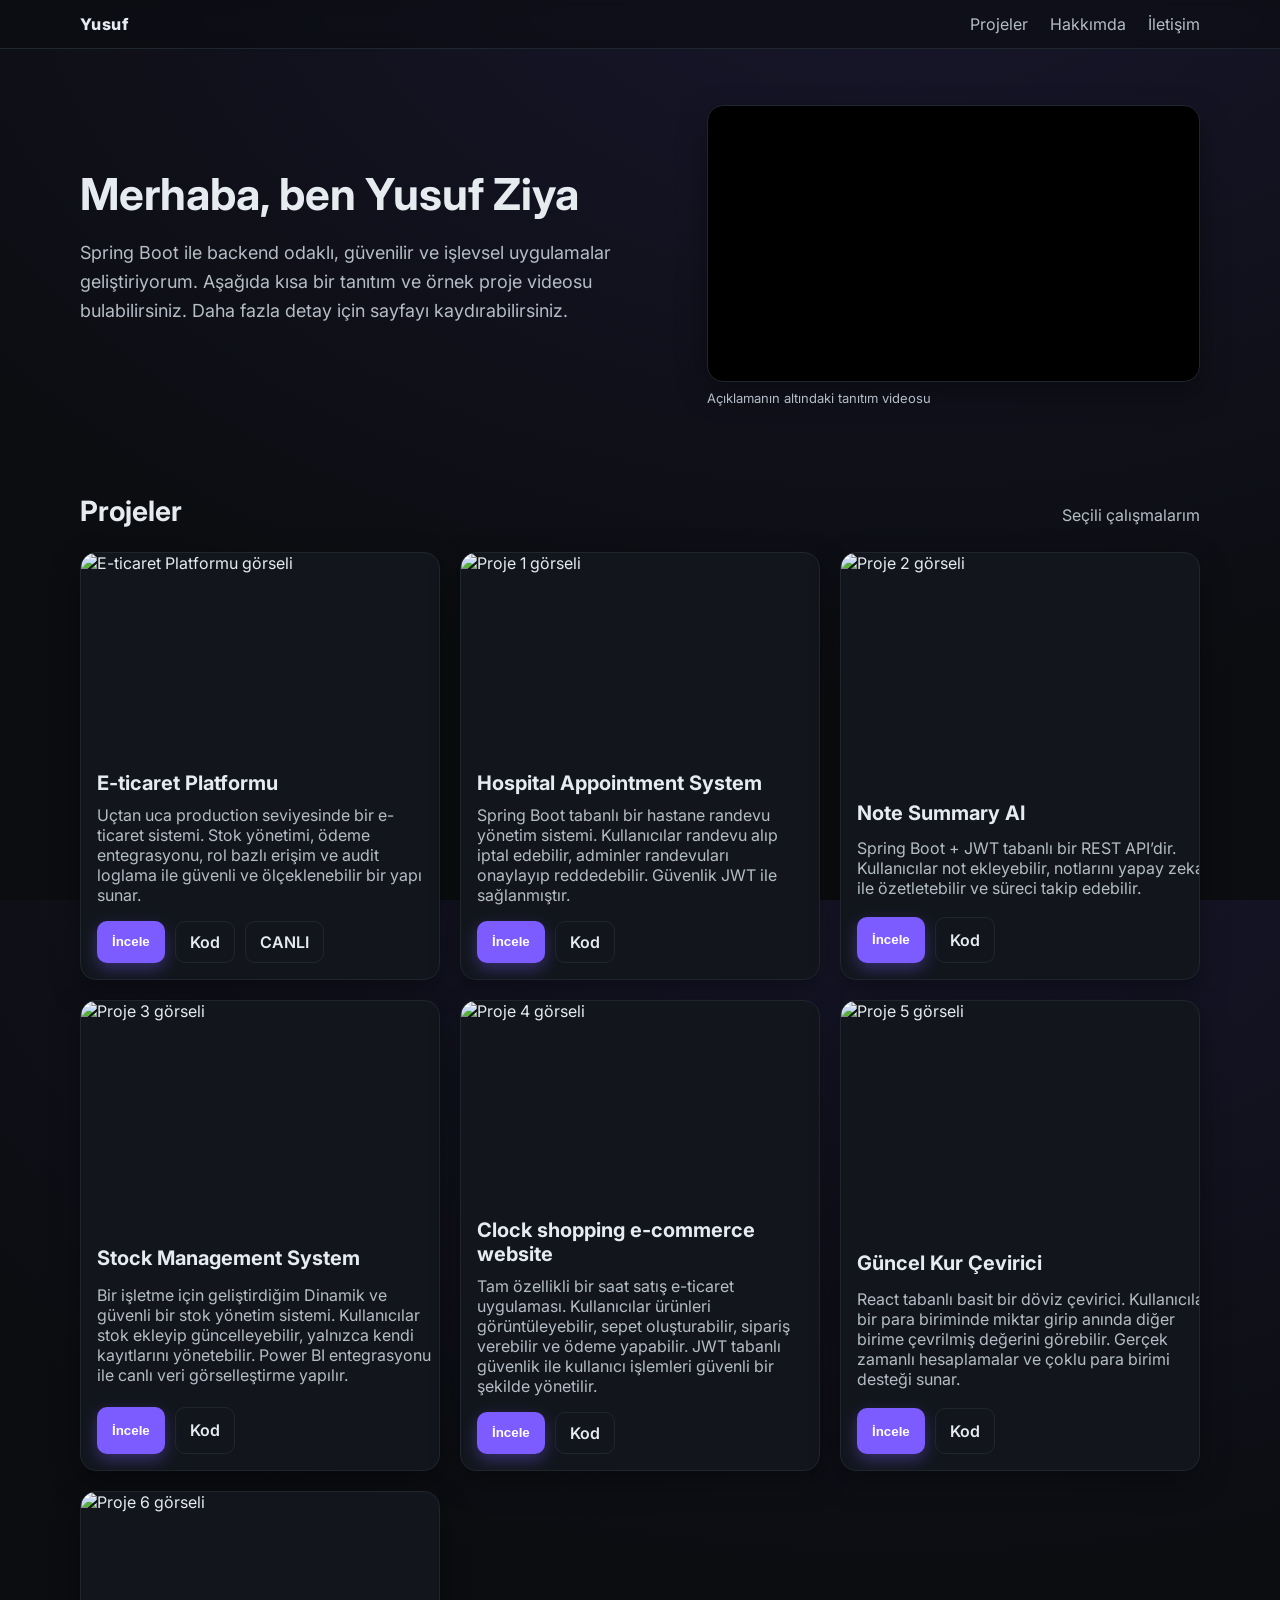
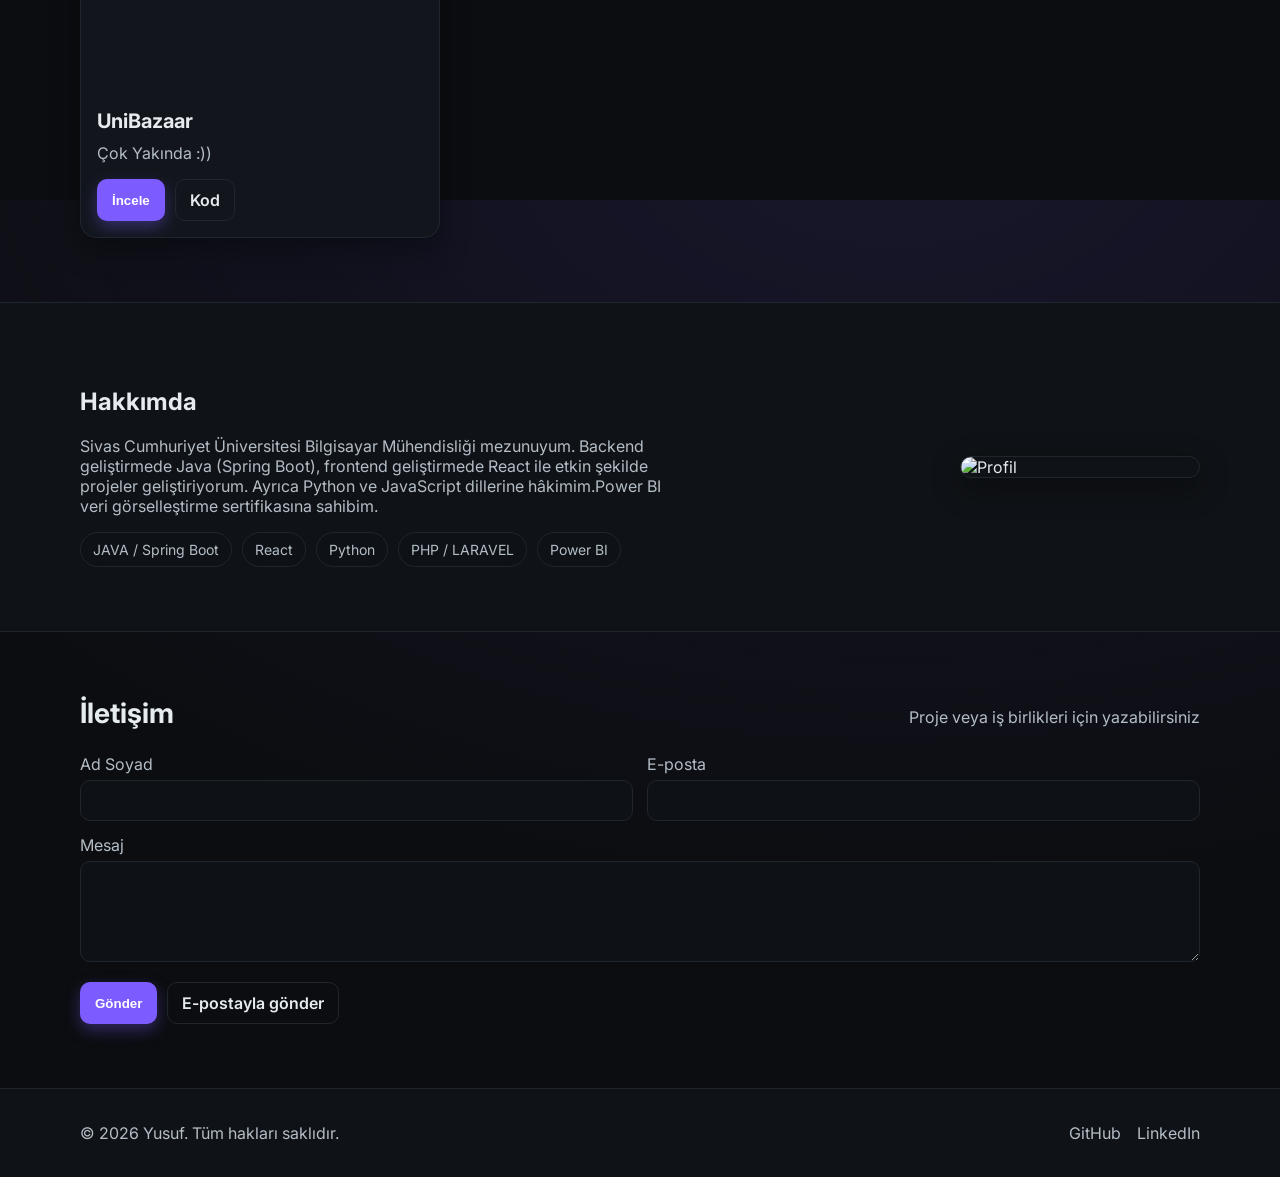
==== index.html @ 4e65949d "Update index.html" ====
<!DOCTYPE html>
<html lang="tr">
  <head>
    <meta charset="utf-8" />
    <meta name="viewport" content="width=device-width, initial-scale=1" />
    <title>Portfolyö — Projelerim</title>
    <meta name="description" content="Kişisel portfolyö ve projeler" />
    <link rel="preconnect" href="https://fonts.googleapis.com" />
    <link rel="preconnect" href="https://fonts.gstatic.com" crossorigin />
    <link href="https://fonts.googleapis.com/css2?family=Inter:wght@300;400;600;800&display=swap" rel="stylesheet" />
    <link rel="stylesheet" href="styles.css" />
  </head>
  <body>
    <header class="site-header">
      <div class="container nav">
        <a class="logo" href="#">Yusuf</a>
        <nav class="menu">
          <a href="#projeler">Projeler</a>
          <a href="#hakkimda">Hakkımda</a>
          <a href="#iletisim">İletişim</a>
        </nav>
      </div>
    </header>

    <main>
      <!-- HERO / LANDING -->
      <section class="hero container" id="ana">
        <div class="hero-text">
          <h1>Merhaba, ben Yusuf Ziya </h1>
          <p class="lead">
            
        Spring Boot ile backend odaklı, güvenilir ve işlevsel uygulamalar geliştiriyorum.
        Aşağıda kısa bir tanıtım ve örnek proje videosu bulabilirsiniz. Daha fazla detay için sayfayı kaydırabilirsiniz.
          </p>
        </div>
        <div class="hero-media">
          <iframe
            class="hero-iframe"
            src="https://www.youtube.com/embed/LSEYdU8Dp9Y?autoplay=1&mute=1&rel=0&modestbranding=1"
            title="YouTube video player"
            frameborder="0"
            allow="accelerometer; autoplay; clipboard-write; encrypted-media; gyroscope; picture-in-picture; web-share"
            allowfullscreen
          ></iframe>
          <p class="video-caption">Açıklamanın altındaki tanıtım videosu</p>
        </div>
      </section>

      <!-- PROJECTS -->
      <section class="section container" id="projeler">
        <div class="section-head">
          <h2>Projeler</h2>
          <p>Seçili çalışmalarım</p>
        </div>
        <div class="projects-grid">
          <article class="card" data-title="E-ticaret Platformu" data-desc="
Production seviyesinde uçtan uca geliştirdiğim e-ticaret sistemi. Bu proje, klima satışı yapan bir firma için tasarlandı ve yüksek tutarlı ürünler ile stok hassasiyeti gerektiriyordu. 

🔹 Öne çıkan özellikler:
- Transaction management & concurrency kontrol
- Stok rezervasyonu ve timeout mekanizması (30 sn içinde ödeme gelmezse iptal)
- JWT token authentication & rol bazlı erişim kontrolü (USER / ADMIN)
- Halkbank ödeme sistemi entegrasyonu (Purchase Link)
- Global exception handling (BusinessException, ValidationException, AccessDenied, Fallback)
- Ödeme lifecycle loglama ve audit: hashlenmiş, DB’ye kaydedilen detaylı loglar (IP, User-Agent, PaymentEvent enum)
- Power BI entegrasyonu ile gerçek zamanlı stok ve satış analizi
- CI/CD pipeline: GitHub push → otomatik build & deploy
- Production deployment: DigitalOcean VPS + SSL + reverse proxy

🔹 Teknolojiler:
- Java 17, Spring Boot 3, Spring Security
- PostgreSQL, Spring Data JPA
- React (frontend)
- Power BI
- Vercel (frontend deployment)
" data-yt="" data-poster="">
  <img src="https://res.cloudinary.com/diyibvvua/image/upload/v1772623025/xx_ahqhd1.png" alt="E-ticaret Platformu görseli" />
  <div class="card-body">
    <h3>E-ticaret Platformu</h3>
    <p>Uçtan uca production seviyesinde bir e-ticaret sistemi. Stok yönetimi, ödeme entegrasyonu, rol bazlı erişim ve audit loglama ile güvenli ve ölçeklenebilir bir yapı sunar.</p>
    <div class="card-actions">
      <button class="btn inspect-btn" type="button">İncele</button>
      <a class="btn btn-ghost" href="https://github.com/cakmaak/Alizone" target="_blank" rel="noopener">Kod</a>
      <a class="btn btn-ghost" href="https://alizoneklima.com" target="_blank" rel="noopener">CANLI</a>
      
    </div>
  </div>
</article>
          <article class="card" data-title="Proje 1" data-desc="Hospital Appointment System - Backend / Hastane Randevu Sistemi - Backend

          Bu proje, hastane randevu yönetimi için geliştirilmiş bir Spring Boot backend uygulamasıdır. Kullanıcıların kolayca randevu oluşturabilmesi, iptal edebilmesi; adminlerin ise randevuları onaylayıp reddedebilmesi için tasarlanmıştır. Güvenlik, JWT tabanlı kimlik doğrulama ve rol tabanlı erişim kontrolüyle sağlanmaktadır.
          
          🔹 Özellikler / Features
          
          Kullanıcılar (Users):
          
          Kayıt olma ve giriş yapma (Register and login)
          Randevu alma ve iptal etme (sadece kendi randevuları) (Book and cancel own appointments)
          Randevu iptali için son tarih kontrolü (1 gün öncesine kadar) (Cancellation allowed until 1 day before)
          
          Admin:
          
          Randevuları onaylama veya reddetme (Approve or reject appointments)
          Yeni poliklinik veya doktor ekleme (Add new clinics or doctors)
          
          Güvenlik (Security):
          
          JWT ile kullanıcı doğrulama (JWT-based authentication)
          Role tabanlı erişim kontrolü (ADMIN, USER) (Role-based access control)
          
          Veritabanı (Database - PostgreSQL):
          
          Randevu, kullanıcı, poliklinik ve doktor tabloları (Appointment, user, clinic, doctor tables)
          Enum tabanlı randevu durumu (ONAYLANDI, BEKLEMEDE, REDDEDİLDİ) (Enum-based appointment status)
          
          🔹 Teknolojiler / Technologies
          
          Java 17
          Spring Boot 3
          Spring Security & JWT
          Spring Data JPA
          PostgreSQL
          Maven
          
          Bu sistem, hastanelerde randevu süreçlerini dijitalleştirmeyi ve kullanıcı deneyimini kolaylaştırmayı hedeflemektedir." data-yt="https://www.youtube.com/embed/986CG563BvI" data-poster="assets/poster.jpg">
            <img src="https://res.cloudinary.com/diyibvvua/image/upload/v1759656885/[base64].jpg" alt="Proje 1 görseli" />
            <div class="card-body">
              <h3>Hospital Appointment System</h3>
              <p>Spring Boot tabanlı bir hastane randevu yönetim sistemi. Kullanıcılar randevu alıp iptal edebilir, adminler randevuları onaylayıp reddedebilir. Güvenlik JWT ile sağlanmıştır.</p>
              <div class="card-actions">
                <button class="btn inspect-btn" type="button">İncele</button>
                <a class="btn btn-ghost" href="https://github.com/cakmaak/HospitalAppointmentSystem-Backend" target="_blank" rel="noopener">Kod</a>
              </div>
            </div>
          </article>
          <article class="card" data-title="Proje 2" data-desc="

          Note Summary AI API – Backend / Not Özetleme Yapay Zeka API’si – Backend
          
          Bu proje, kullanıcıların notlarını yönetmesini ve yapay zekâ desteğiyle özetletebilmesini sağlayan bir Spring Boot backend uygulamasıdır.
          JWT tabanlı güvenlik sayesinde kullanıcı kimlik doğrulaması yapılır ve iki farklı rol sistemi vardır:
          
          Admin: Tüm kullanıcıların notlarını görüntüleyebilir, yönetebilir.
          
          Agent (Normal Kullanıcı): Yalnızca kendi oluşturduğu notları görebilir, silebilir veya özetleme talebi yapabilir.
          
          Ana Özellikler (Core Features):
          
          Kullanıcı Yönetimi (User Management):
          
          Kayıt olma, giriş yapma
          
          JWT token ile kimlik doğrulama
          
          Role-based access control (ADMIN / AGENT)
          
          Not Yönetimi (Notes):
          
          Yeni not ekleme
          
          Notları görüntüleme (admin: tüm notları, agent: sadece kendi notlarını)
          
          Not durumlarını takip etme: QUEUED, PROCESSING, DONE, FAILED
          
          Yapay zekâ ile not özetleme (asenkron işleme mantığıyla çalışır)
          
          Güvenlik (Security):
          
          JWT tabanlı authentication
          
          Roller bazlı erişim kontrolü
          
          Dokümantasyon:
          
          Swagger UI ile tüm endpointler kolayca test edilebilir.
          
          Kullanılan Teknolojiler (Technologies):
          
          Java 17
          
          Spring Boot
          
          Spring Security (JWT)
          
          Spring Data JPA + PostgreSQL
          
           Swagger (OpenAPI)" data-yt="https://www.youtube.com/embed/iYjDy3sXEYI" data-poster="assets/poster.jpg">
            <img src="https://res.cloudinary.com/diyibvvua/image/upload/v1759657916/[base64].jpg" alt="Proje 2 görseli" />
            <div class="card-body">
              <h3>Note Summary AI</h3>
              <p>Spring Boot + JWT tabanlı bir REST API’dir. Kullanıcılar not ekleyebilir, notlarını yapay zeka ile özetletebilir ve süreci takip edebilir.</p>
              <div class="card-actions">
                <button class="btn inspect-btn" type="button">İncele</button>
                <a class="btn btn-ghost" href="https://github.com/cakmaak/Notes-summary-Ai-api" target="_blank" rel="noopener">Kod</a>
              </div>
            </div>
          </article>
          <article class="card" data-title="Proje 3" data-desc="Bu proje, işletmelerin stok hareketlerini etkin bir şekilde takip edebilmesi için geliştirilmiş Spring Boot tabanlı bir backend uygulamasıdır. Kullanıcılar stok ekleyebilir, güncelleyebilir ve silebilir; ancak her kullanıcı sadece kendi stok kayıtlarını yönetebilir. JWT tabanlı güvenlik ve rol bazlı erişim kontrolü sayesinde sistem hem güvenli hem de ölçeklenebilir bir yapıya sahiptir.

          Power BI entegrasyonu ile API üzerinden canlı veri analizi ve görselleştirme sağlanır; yalnızca görseller gösterilir ve hassas veriler korunur. Sistem, işletmeler için stok takibi ve raporlama odaklı olarak tasarlanmış olup, dinamik ve esnek kullanım sunar.
          
          Öne çıkan özellikler:
          
          Stok yönetimi: ekleme, güncelleme, silme
          
          Kullanıcı bazlı yetki kontrolü
          
          JWT ile güvenli erişim
          
          Power BI entegrasyonu ile canlı görselleştirme
          
          API ve veritabanı ile esnek ve ölçeklenebilir yapı" data-yt="https://www.youtube.com/embed/m6lpONQL5qs" data-poster="assets/poster.jpg">
            <img src="https://res.cloudinary.com/diyibvvua/image/upload/v1759658658/[base64].jpg" alt="Proje 3 görseli" />
            <div class="card-body">
              <h3>Stock Management System</h3>
              <p>Bir işletme için geliştirdiğim Dinamik ve güvenli bir stok yönetim sistemi. Kullanıcılar stok ekleyip güncelleyebilir, yalnızca kendi kayıtlarını yönetebilir. Power BI entegrasyonu ile canlı veri görselleştirme yapılır.</p>
              <div class="card-actions">
                <button class="btn inspect-btn" type="button">İncele</button>
                <a class="btn btn-ghost" href="https://github.com/cakmaak/Backend-for-stockmanagement" target="_blank" rel="noopener">Kod</a>
              </div>
            </div>
          </article>
          <article class="card" data-title="" data-desc="ClockShopping, saat satışı üzerine kurulmuş Spring Boot tabanlı bir e-ticaret web uygulamasıdır. Kullanıcılar ürünleri listeleyip detaylarını görüntüleyebilir, alışveriş sepeti oluşturabilir, ürün ekleyip çıkarabilir ve siparişlerini takip edebilir. Her kullanıcı yalnızca kendi sepet ve siparişlerini yönetebilir; yönetici rolleri ise ürün ekleme ve güncelleme gibi işlemleri gerçekleştirebilir.

          Sistem JWT tabanlı güvenlik ve rol bazlı erişim kontrolü sayesinde güvenli ve ölçeklenebilir bir yapıya sahiptir. Ürün yönetimi, kategori ve filtreleme seçenekleri ile kullanıcı deneyimi odaklı tasarlanmıştır. API ve frontend entegrasyonu ile esnek kullanım imkânı sağlar ve e-ticaret operasyonlarını kolaylaştırır.
          
          Öne çıkan özellikler:
          
          Ürün yönetimi: listeleme, detay görüntüleme, stok kontrolü, kategori ve filtreleme
          
          Alışveriş sepeti: ekleme, çıkarma, güncelleme, toplam tutar hesaplama
          
          Sipariş ve ödeme yönetimi: sipariş oluşturma, takibi ve kullanıcı bazlı geçmiş
          
          JWT tabanlı güvenlik ve rol bazlı erişim kontrolü
          
          Dinamik ve kullanıcı odaklı e-ticaret deneyimi" data-yt="https://www.youtube.com/embed/SquRwY_G3KI" data-poster="assets/poster.jpg">
            <img src="https://res.cloudinary.com/diyibvvua/image/upload/v1759659223/[base64].jpg" alt="Proje 4 görseli" />
            <div class="card-body">
              <h3>Clock shopping e-commerce website</h3>
              <p>Tam özellikli bir saat satış e-ticaret uygulaması. Kullanıcılar ürünleri görüntüleyebilir, sepet oluşturabilir, sipariş verebilir ve ödeme yapabilir. JWT tabanlı güvenlik ile kullanıcı işlemleri güvenli bir şekilde yönetilir.</p>
              <div class="card-actions">
                <button class="btn inspect-btn" type="button">İncele</button>
                <a class="btn btn-ghost" href="https://github.com/cakmaak/Backend-for-Clock-shopping-website" target="_blank" rel="noopener">Kod</a>
              </div>
            </div>
          </article>
          <article class="card" data-title="Proje 5" data-desc="Bu proje, React kullanılarak geliştirilmiş bir döviz çevirici uygulamasıdır. Kullanıcılar, bir para biriminde girilen miktarı anında başka bir para birimine çevirebilir ve farklı para birimleri arasında hızlı ve kolay dönüşümler gerçekleştirebilir. Uygulama, Free Currency API üzerinden gerçek zamanlı döviz kurları ile entegre edilmiştir, böylece hesaplamalar her zaman güncel değerler üzerinden yapılır." data-yt="https://www.youtube.com/embed/3NmAMQgdFTU" data-poster="assets/poster.jpg">
            <img src="https://res.cloudinary.com/diyibvvua/image/upload/v1759659834/[base64].jpg" alt="Proje 5 görseli" />
            <div class="card-body">
              <h3>Güncel Kur Çevirici</h3>
              <p>React tabanlı basit bir döviz çevirici. Kullanıcılar bir para biriminde miktar girip anında diğer birime çevrilmiş değerini görebilir. Gerçek zamanlı hesaplamalar ve çoklu para birimi desteği sunar.</p>
              <div class="card-actions">
                <button class="btn inspect-btn" type="button">İncele</button>
                <a class="btn btn-ghost" href="https://github.com/cakmaak/Currency-converter" target="_blank" rel="noopener">Kod</a>
              </div>
            </div>
          </article>
          <article class="card" data-title="Proje 6" data-desc="Yakında Yayında" data-video="assets/sample.mp4" data-poster="assets/poster.jpg">
            <img src="https://res.cloudinary.com/diyibvvua/image/upload/v1759660163/[base64].jpg" alt="Proje 6 görseli" />
            <div class="card-body">
              <h3>UniBazaar</h3>
              <p>Çok Yakında :))</p>
              <div class="card-actions">
                <button class="btn inspect-btn" type="button">İncele</button>
                <a class="btn btn-ghost" href="#" target="_blank" rel="noopener">Kod</a>
              </div>
            </div>
          </article>
        </div>
      </section>

      <!-- ABOUT -->
      <section class="section section-alt" id="hakkimda">
        <div class="container about">
          <div class="about-text">
            <h2>Hakkımda</h2>
            <p>
                Sivas Cumhuriyet Üniversitesi Bilgisayar Mühendisliği mezunuyum.
                Backend geliştirmede Java (Spring Boot), frontend geliştirmede
                React ile etkin şekilde projeler geliştiriyorum. Ayrıca Python ve
                JavaScript dillerine hâkimim.Power BI veri görselleştirme sertifikasına sahibim.
            </p>
            <ul class="pill-list">
              <li>JAVA / Spring Boot</li>
              <li>React</li>
              <li>Python</li>
              <li>PHP / LARAVEL</li>
              <li>Power BI</li>
            </ul>
          </div>
          <img class="about-photo" src="https://res.cloudinary.com/diyibvvua/image/upload/v1759656204/me_ivaodn.jpg" alt="Profil"  />
        </div>
      </section>

      <!-- CONTACT -->
      <section class="section container" id="iletisim">
        <div class="section-head">
          <h2>İletişim</h2>
          <p>Proje veya iş birlikleri için yazabilirsiniz</p>
        </div>
        <form class="contact-form" onsubmit="return handleContactSubmit(event)">
          <div class="grid-2">
            <label>
              <span>Ad Soyad</span>
              <input type="text" name="name" required />
            </label>
            <label>
              <span>E-posta</span>
              <input type="email" name="email" required />
            </label>
          </div>
          <label>
            <span>Mesaj</span>
            <textarea name="message" rows="5" required></textarea>
          </label>
          <div class="form-actions">
            <button class="btn" type="submit">Gönder</button>
            <a class="btn btn-ghost" href="mailto:yusuf612844@gmail.com">E-postayla gönder</a>
          </div>
        </form>
      </section>
    </main>

    <!-- MODAL -->
    <div class="modal" id="project-modal" aria-hidden="true" role="dialog" aria-labelledby="project-modal-title">
      <div class="modal-backdrop" data-close-modal></div>
      <div class="modal-dialog" role="document">
        <button class="modal-close" type="button" aria-label="Kapat" data-close-modal>✕</button>
        <div class="modal-content">
          <h3 id="project-modal-title">Proje Başlığı</h3>
          <p id="project-modal-desc" class="modal-desc">Açıklama</p>
          <div id="project-modal-media">
            <video id="project-modal-video" class="modal-video" controls playsinline poster="">
              <source id="project-modal-video-source" src="" type="video/mp4" />
              
            </video>
          </div>
        </div>
      </div>
    </div>

    <footer class="site-footer">
      <div class="container footer">
        <p>© <span id="year"></span> Yusuf. Tüm hakları saklıdır.</p>
        <div class="social">
          <a href="https://github.com/cakmaak" target="_blank" aria-label="GitHub">GitHub</a>
          <a href="https://www.linkedin.com/in/yusuf-ziya-%C3%A7akmak-396058269/" target="_blank" aria-label="LinkedIn">LinkedIn</a>
          
        </div>
      </div>
    </footer>

    <script src="script.js"></script>
  </body>
  </html>
---- styles.css ----
/* Theme */
:root {
  --bg: #0b0d10;
  --bg-alt: #0f1216;
  --text: #e6ebf0;
  --muted: #b4bdc6;
  --primary: #7c5cff;
  --primary-600: #6a49ff;
  --card: #12161c;
  --border: #20262e;
  --ring: rgba(124, 92, 255, 0.35);
  --shadow: 0 10px 30px rgba(0,0,0,0.35);
}

* { box-sizing: border-box; }
html, body { height: 100%; }
body {
  margin: 0;
  font-family: 'Inter', system-ui, -apple-system, Segoe UI, Roboto, Arial, sans-serif;
  background: radial-gradient(1200px 800px at 70% -10%, rgba(124,92,255,0.12), transparent), var(--bg);
  color: var(--text);
}

.container { width: min(1120px, 92%); margin: 0 auto; }

/* Header */
.site-header { position: sticky; top: 0; backdrop-filter: saturate(120%) blur(8px); background: rgba(11,13,16,0.6); border-bottom: 1px solid var(--border); z-index: 10; }
.nav { display: flex; align-items: center; justify-content: space-between; padding: 14px 0; }
.logo { color: var(--text); text-decoration: none; font-weight: 800; letter-spacing: 0.4px; }
.menu a { color: var(--muted); text-decoration: none; margin-left: 18px; }
.menu a:hover { color: var(--text); }

/* Hero */
.hero { display: grid; grid-template-columns: 1.2fr 1fr; gap: 36px; align-items: center; padding: 56px 0 24px; }
.hero h1 { font-size: clamp(28px, 4vw, 44px); margin: 0 0 10px; }
.lead { color: var(--muted); font-size: 18px; line-height: 1.6; }
.hero-media { display: grid; gap: 8px; }
.hero-video { width: 100%; height: auto; border-radius: 16px; border: 1px solid var(--border); box-shadow: var(--shadow); outline: none; }
.hero-iframe { width: 100%; aspect-ratio: 16 / 9; border-radius: 16px; border: 1px solid var(--border); box-shadow: var(--shadow); background: #000; }
.video-caption { color: var(--muted); font-size: 13px; margin: 0; }

/* Sections */
.section { padding: 64px 0; }
.section-alt { background: var(--bg-alt); border-top: 1px solid var(--border); border-bottom: 1px solid var(--border); }
.section-head { display: flex; align-items: baseline; justify-content: space-between; margin-bottom: 24px; }
.section-head h2 { margin: 0; font-size: 28px; }
.section-head p { margin: 0; color: var(--muted); }

/* Projects */
.projects-grid { display: grid; grid-template-columns: repeat(3, 1fr); gap: 20px; }
.card { background: var(--card); border: 1px solid var(--border); border-radius: 16px; overflow: hidden; box-shadow: var(--shadow); display: grid; }
.card img { width: 100%; aspect-ratio: 16 / 9; height: auto; object-fit: cover; display: block; }
.card-body { padding: 16px; display: grid; gap: 10px; }
.card h3 { margin: 0; font-size: 20px; }
.card p { margin: 0; color: var(--muted); }
.card-actions { display: flex; gap: 10px; margin-top: 6px; }

.btn { background: var(--primary); color: white; text-decoration: none; border: 1px solid transparent; padding: 10px 14px; border-radius: 10px; font-weight: 600; display: inline-flex; align-items: center; gap: 8px; box-shadow: 0 6px 16px var(--ring); transition: transform 0.15s ease, background 0.15s ease; }
.btn:hover { background: var(--primary-600); transform: translateY(-1px); }
.btn-ghost { background: transparent; color: var(--text); border-color: var(--border); box-shadow: none; }
.btn-ghost:hover { border-color: var(--text); }

/* About */
.about { display: grid; grid-template-columns: 1.2fr 1fr; align-items: center; gap: 32px; }
.about-text p { color: var(--muted); }
.pill-list { list-style: none; padding: 0; margin: 16px 0 0; display: flex; flex-wrap: wrap; gap: 10px; }
.pill-list li { border: 1px solid var(--border); background: #0e1217; padding: 8px 12px; border-radius: 999px; color: var(--muted); font-size: 14px; }
.about-photo { width: 100%; max-width: 240px; height: auto; border-radius: 16px; border: 1px solid var(--border); box-shadow: var(--shadow); justify-self: end; }

/* Contact */
.contact-form { display: grid; gap: 14px; }
.grid-2 { display: grid; grid-template-columns: 1fr 1fr; gap: 14px; }
.contact-form label { display: grid; gap: 6px; color: var(--muted); }
.contact-form input, .contact-form textarea { background: #0e1217; color: var(--text); border: 1px solid var(--border); border-radius: 10px; padding: 12px; outline: none; }
.contact-form input:focus, .contact-form textarea:focus { border-color: var(--primary); box-shadow: 0 0 0 4px var(--ring); }
.form-actions { display: flex; gap: 10px; margin-top: 6px; }

/* Footer */
.site-footer { border-top: 1px solid var(--border); background: var(--bg-alt); }
.footer { padding: 18px 0; display: flex; align-items: center; justify-content: space-between; color: var(--muted); }
.social a { color: var(--muted); text-decoration: none; margin-left: 12px; }
.social a:hover { color: var(--text); }

/* Responsive */
@media (max-width: 920px) {
  .hero { grid-template-columns: 1fr; }
  .about { grid-template-columns: 1fr; }
  .about-photo { max-width: 100%; justify-self: stretch; }
}
@media (max-width: 780px) {
  .projects-grid { grid-template-columns: 1fr 1fr; }
}
@media (max-width: 520px) {
  .projects-grid { grid-template-columns: 1fr; }
  .grid-2 { grid-template-columns: 1fr; }
}

/* Modal */
.modal { position: fixed; inset: 0; display: none; }
.modal[aria-hidden="false"] { display: block; }
.modal-backdrop { position: absolute; inset: 0; background: rgba(0,0,0,0.6); backdrop-filter: blur(4px); }
.modal-dialog { position: relative; width: min(960px, 92%); margin: 6vh auto; background: var(--card); border: 1px solid var(--border); border-radius: 16px; box-shadow: var(--shadow); max-height: 92vh; display: grid; }
.modal-close { position: absolute; top: 10px; right: 10px; background: #0e1217; color: var(--text); border: 1px solid var(--border); border-radius: 8px; padding: 6px 10px; cursor: pointer; z-index: 2; }
.modal-content { padding: 20px; display: grid; gap: 12px; overflow: auto; max-height: 86vh; }
.modal-desc { color: var(--muted); }
.modal-video, .modal-iframe { width: 100%; border-radius: 12px; border: 1px solid var(--border); aspect-ratio: 16 / 9; background: #000; }
.modal-image { width: 100%; height: auto; max-height: 70vh; border-radius: 12px; border: 1px solid var(--border); background: #000; object-fit: contain; }
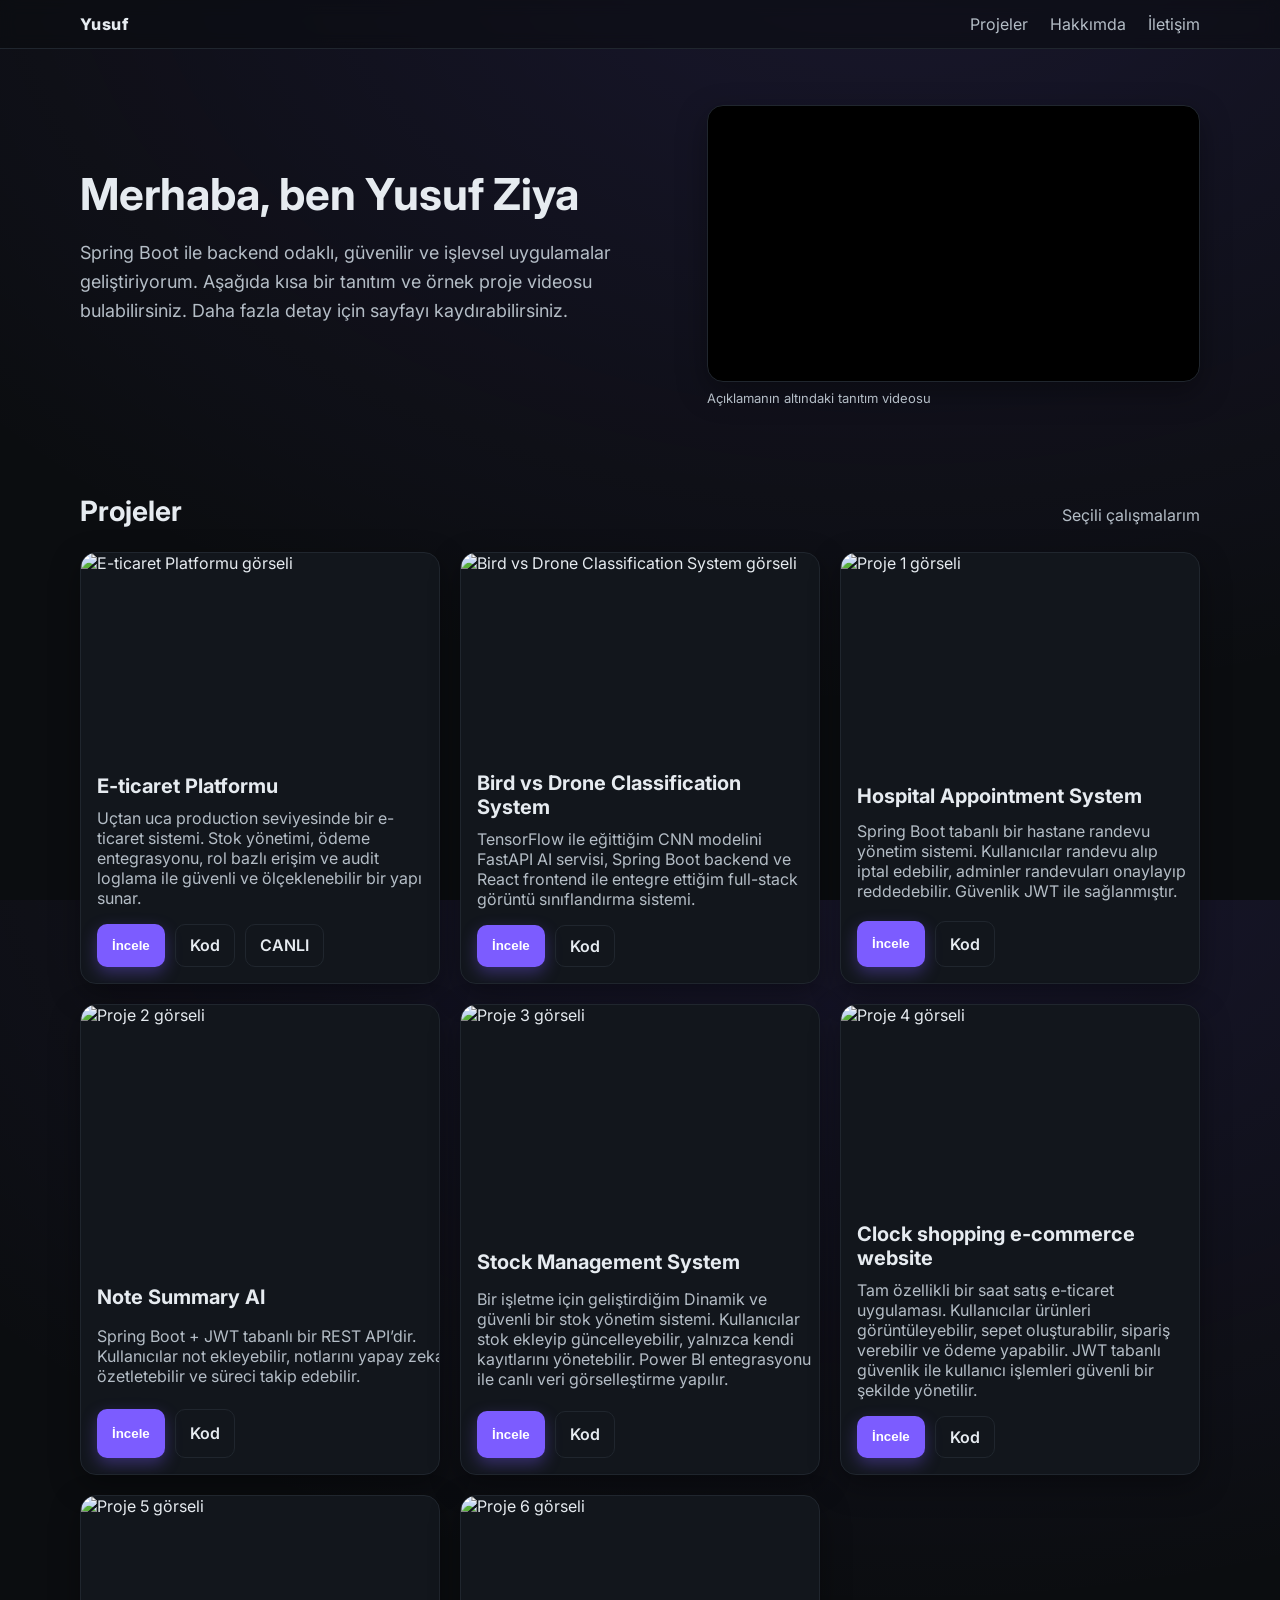
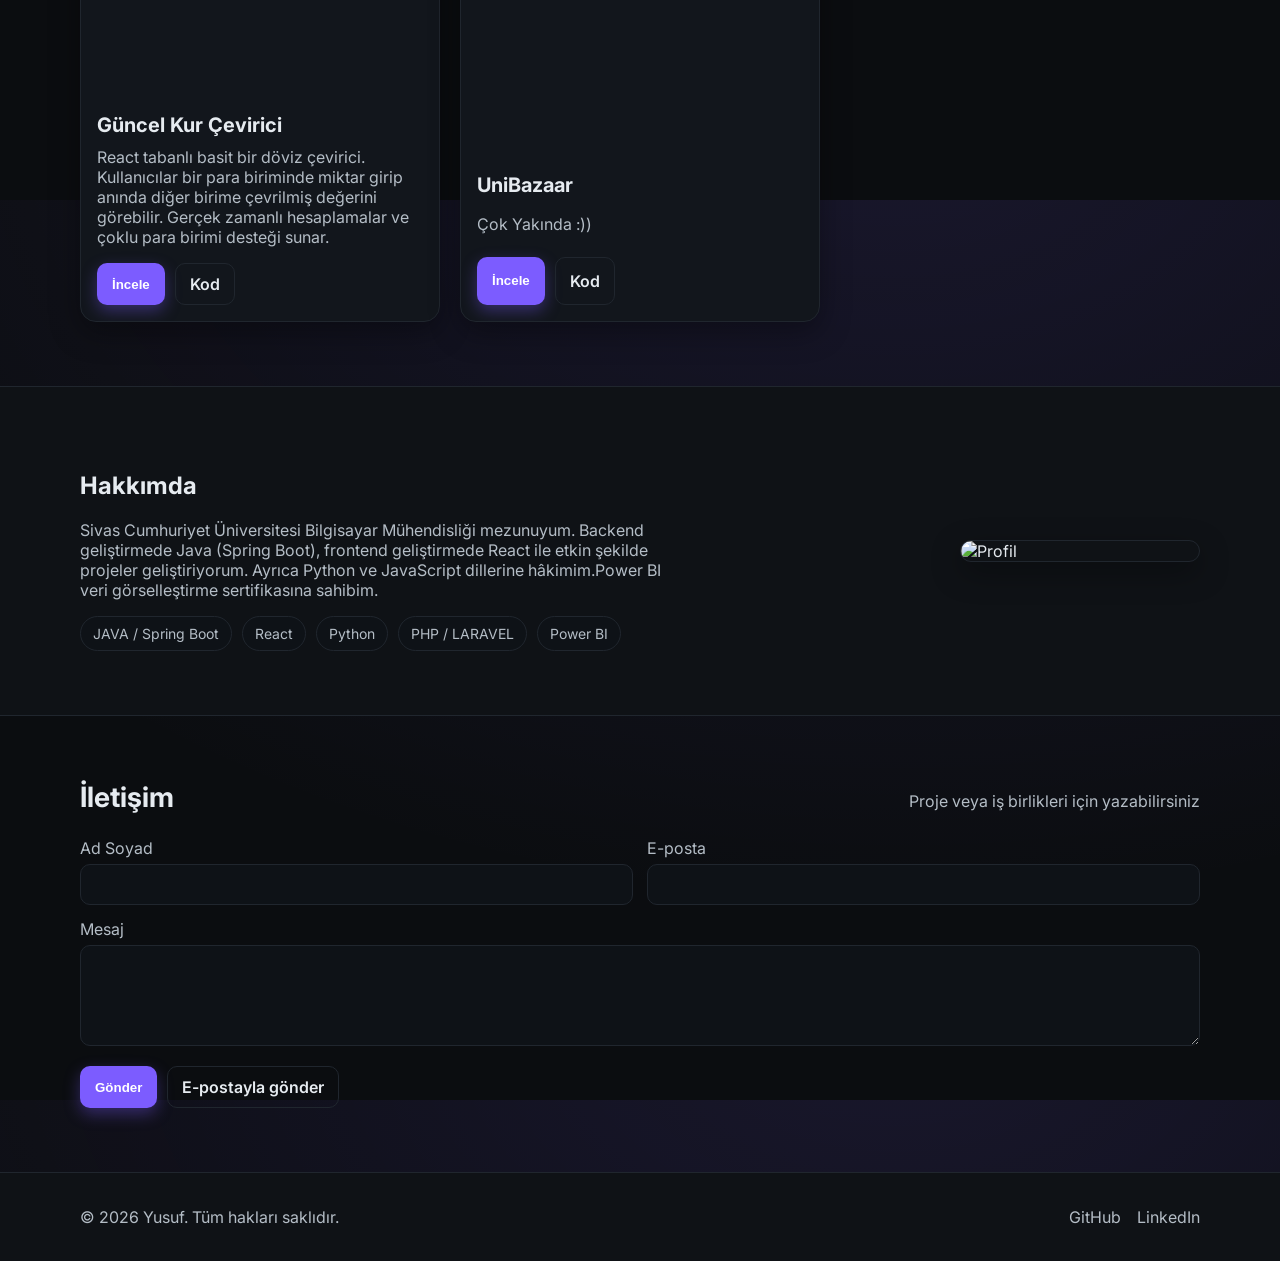
==== commit 847122ad: "Update index.html" ====
--- a/index.html
+++ b/index.html
@@ -86,6 +86,62 @@
     </div>
   </div>
 </article>
+          <article class="card" data-title="Bird vs Drone Classification System" data-desc="
+Bird vs Drone Classification System
+
+Bu projede TensorFlow kullanarak bird ve drone görüntülerini sınıflandırabilen bir CNN modeli eğittim ve modeli full-stack bir mimari ile entegre ettim.
+
+🔹 Öne çıkan özellikler:
+- TensorFlow ile CNN model eğitimi
+- FastAPI tabanlı AI inference service
+- Spring Boot backend entegrasyonu
+- React + Vite frontend
+- Docker & Docker Compose ile multi-container mimari
+- Backend → AI service HTTP communication
+- Gerçek zamanlı görsel yükleme ve tahmin sistemi
+- Containerized full-stack deployment yapısı
+
+🔹 Mimari:
+- Frontend: React + Vite
+- Backend: Spring Boot
+- AI Service: FastAPI + TensorFlow
+- Tüm servisler Docker ağı üzerinde haberleşmektedir.
+
+🔹 Teknolojiler:
+- React
+- Vite
+- Spring Boot
+- Java
+- FastAPI
+- Python
+- TensorFlow
+- Docker
+- Docker Compose
+" data-yt="" data-poster="">
+  <img src="https://res.cloudinary.com/diyibvvua/image/upload/v1779280883/aa6e30a6-42ea-4fff-b465-afe4b182acd7_bz3rfk.png" alt="Bird vs Drone Classification System görseli" />
+
+  <div class="card-body">
+    <h3>Bird vs Drone Classification System</h3>
+
+    <p>
+      TensorFlow ile eğittiğim CNN modelini FastAPI AI servisi,
+      Spring Boot backend ve React frontend ile entegre ettiğim
+      full-stack görüntü sınıflandırma sistemi.
+    </p>
+
+    <div class="card-actions">
+      <button class="btn inspect-btn" type="button">İncele</button>
+
+      <a class="btn btn-ghost"
+         href="https://github.com/cakmaak/Ai-Bird-Drone-classification"
+         target="_blank"
+         rel="noopener">
+         Kod
+      </a>
+    </div>
+  </div>
+</article>
+          
           <article class="card" data-title="Proje 1" data-desc="Hospital Appointment System - Backend / Hastane Randevu Sistemi - Backend
 
           Bu proje, hastane randevu yönetimi için geliştirilmiş bir Spring Boot backend uygulamasıdır. Kullanıcıların kolayca randevu oluşturabilmesi, iptal edebilmesi; adminlerin ise randevuları onaylayıp reddedebilmesi için tasarlanmıştır. Güvenlik, JWT tabanlı kimlik doğrulama ve rol tabanlı erişim kontrolüyle sağlanmaktadır.
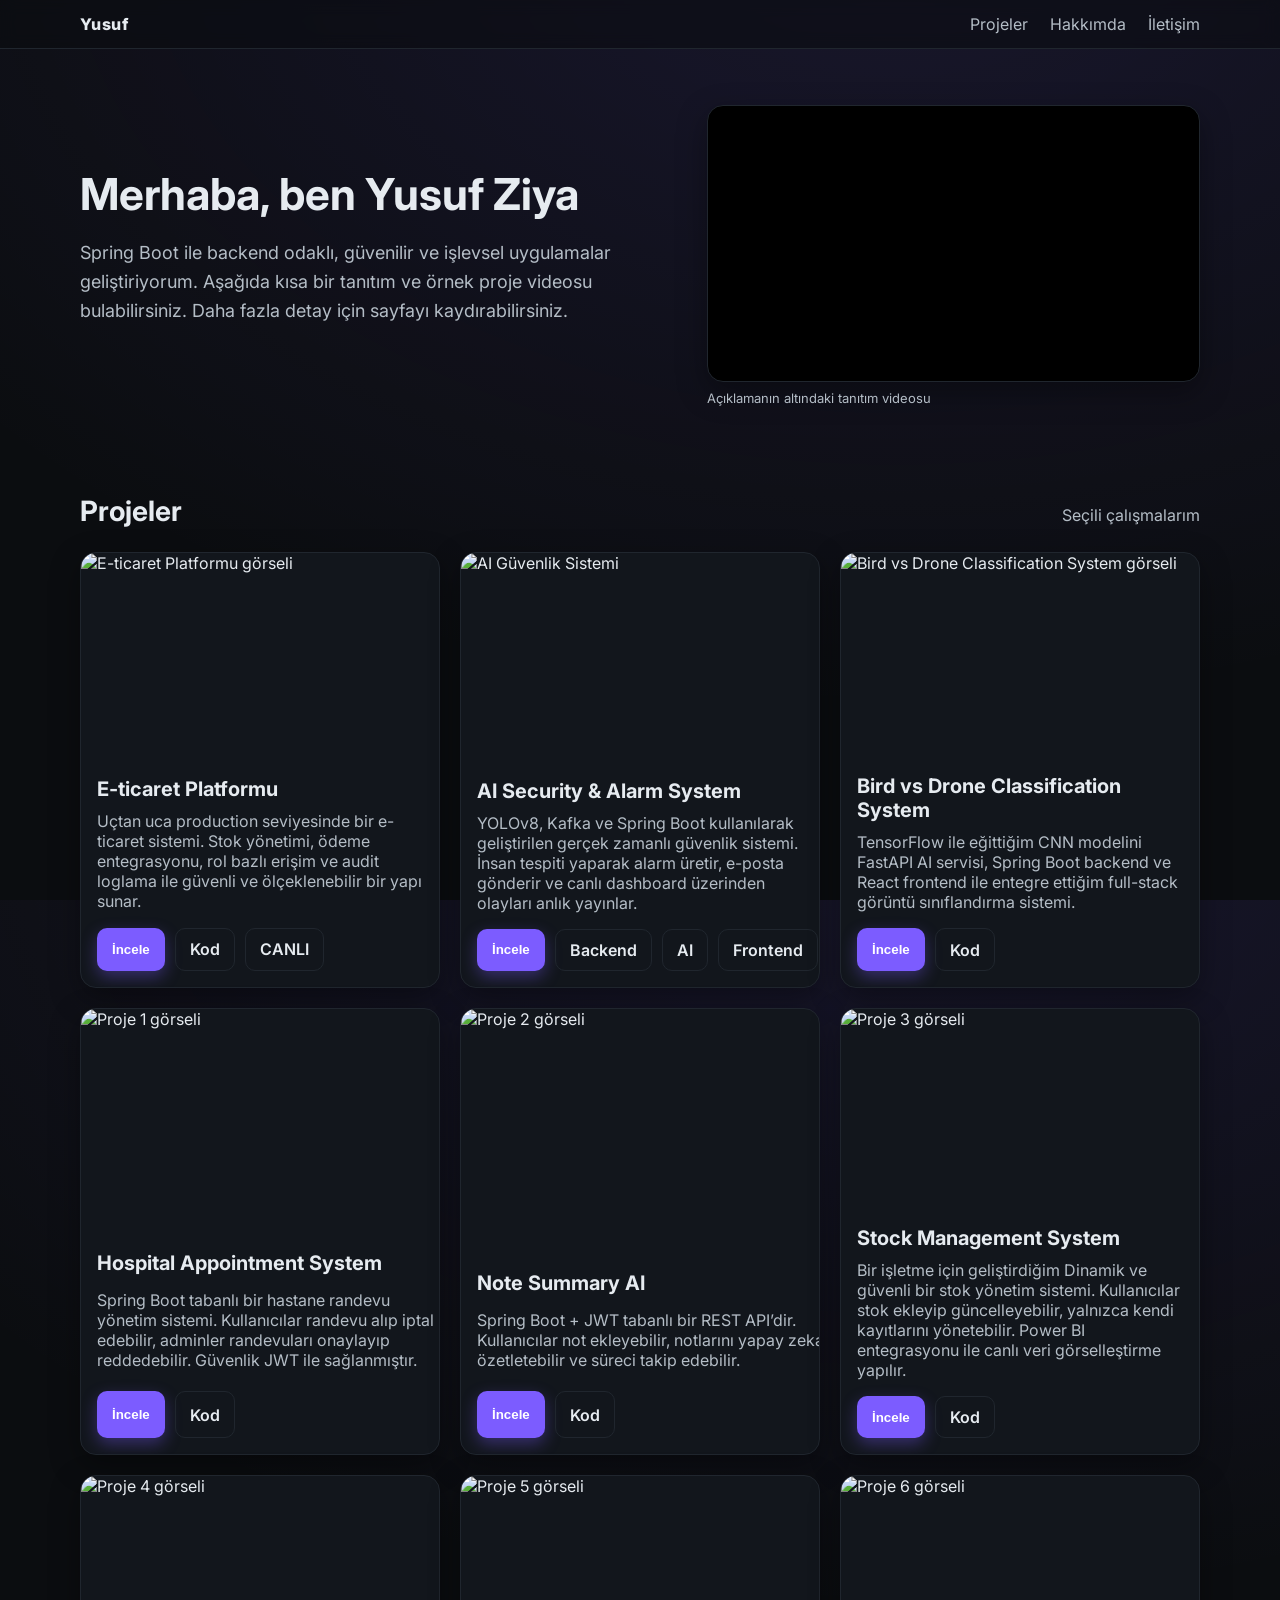
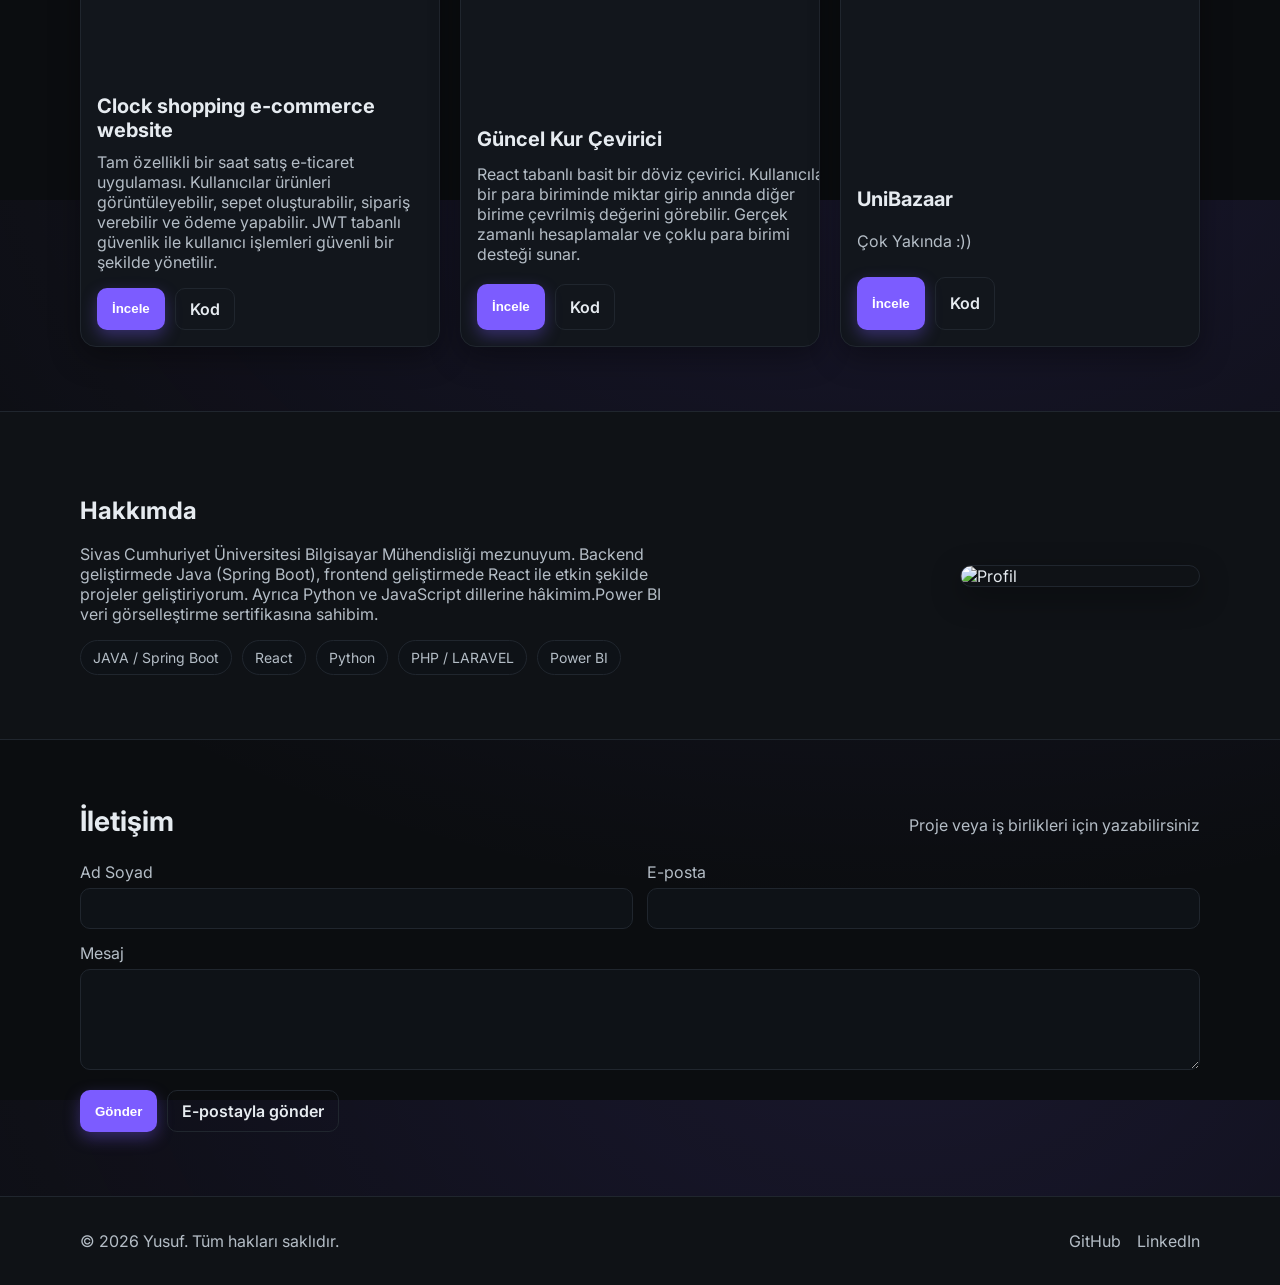
==== commit 77e4538a: "Update index.html" ====
--- a/index.html
+++ b/index.html
@@ -86,6 +86,85 @@
     </div>
   </div>
 </article>
+          <article class="card" data-title="AI Destekli Güvenlik ve Alarm Sistemi" data-desc="
+Bu proje, gerçek zamanlı görüntü analizi ve olay tabanlı mimari kullanılarak geliştirilmiş yapay zeka destekli bir güvenlik sistemidir.
+
+🔹 Yapay Zeka Katmanı
+
+- YOLOv8 modeli üzerinde fine-tuning yapıldı
+- İnsan ve kedi sınıfları için özel Object Detection modeli geliştirildi
+- Python ve OpenCV ile canlı kamera görüntüsü analiz edildi
+- %78 üzeri confidence skoruna sahip person tespitleri işleme alındı
+- Precision, Recall ve Confidence optimizasyonları gerçekleştirildi
+
+🔹 Event-Driven Mimari (Kafka)
+
+- AI servisi Kafka Producer olarak çalışır
+- Spring Boot backend Kafka Consumer olarak eventleri işler
+- AI ve backend tamamen ayrık yapıdadır
+- Asenkron ve ölçeklenebilir mimari sunar
+
+🔹 Akıllı Alarm Sistemi
+
+- Belirli saat aralıklarında aktif çalışma
+- Person tespitinde görüntü yakalama
+- E-posta bildirimi gönderme
+- Alarm kayıtlarının oluşturulması
+
+🔹 Gerçek Zamanlı Dashboard
+
+- React + WebSocket kullanılarak geliştirildi
+- Kafka eventleri anlık olarak kullanıcı arayüzüne aktarılır
+- Alarm geçmişi ve canlı bildirim desteği
+
+🔹 Containerization
+
+- Docker ile tüm servisler containerize edildi
+- AI Service (YOLOv8 + OpenCV)
+- Kafka + Zookeeper
+- Spring Boot Backend
+- React Frontend
+
+🔹 Kullanılan Teknolojiler
+
+YOLOv8, Python, OpenCV, Apache Kafka, Spring Boot, WebSocket, React, Docker, Git, GitHub
+
+Bu proje sayesinde Computer Vision, Event-Driven Architecture, Real-Time Processing ve Containerization alanlarında uçtan uca sistem geliştirme deneyimi kazandım.
+"
+data-yt="https://www.youtube.com/embed/VIDEO_ID"
+data-poster="assets/poster.jpg">
+
+<img src="https://res.cloudinary.com/diyibvvua/image/upload/v1780229071/ben_xgj8qi.png"
+alt="AI Güvenlik Sistemi" />
+
+<div class="card-body">
+  <h3>AI Security & Alarm System</h3>
+  <p>
+    YOLOv8, Kafka ve Spring Boot kullanılarak geliştirilen gerçek zamanlı
+    güvenlik sistemi. İnsan tespiti yaparak alarm üretir, e-posta gönderir
+    ve canlı dashboard üzerinden olayları anlık yayınlar.
+  </p>
+
+  <div class="card-actions">
+    <button class="btn inspect-btn" type="button">İncele</button>
+
+    <a class="btn btn-ghost"
+       href="https://github.com/cakmaak/YoloV8Backend"
+       target="_blank"
+       rel="noopener">Backend</a>
+
+    <a class="btn btn-ghost"
+       href="https://github.com/cakmaak/human-cat-model-YoloV8"
+       target="_blank"
+       rel="noopener">AI</a>
+
+    <a class="btn btn-ghost"
+       href="https://github.com/cakmaak/YOLO-V8-REACT"
+       target="_blank"
+       rel="noopener">Frontend</a>
+  </div>
+</div>
+</article>
           <article class="card" data-title="Bird vs Drone Classification System" data-desc="
 Bird vs Drone Classification System
 
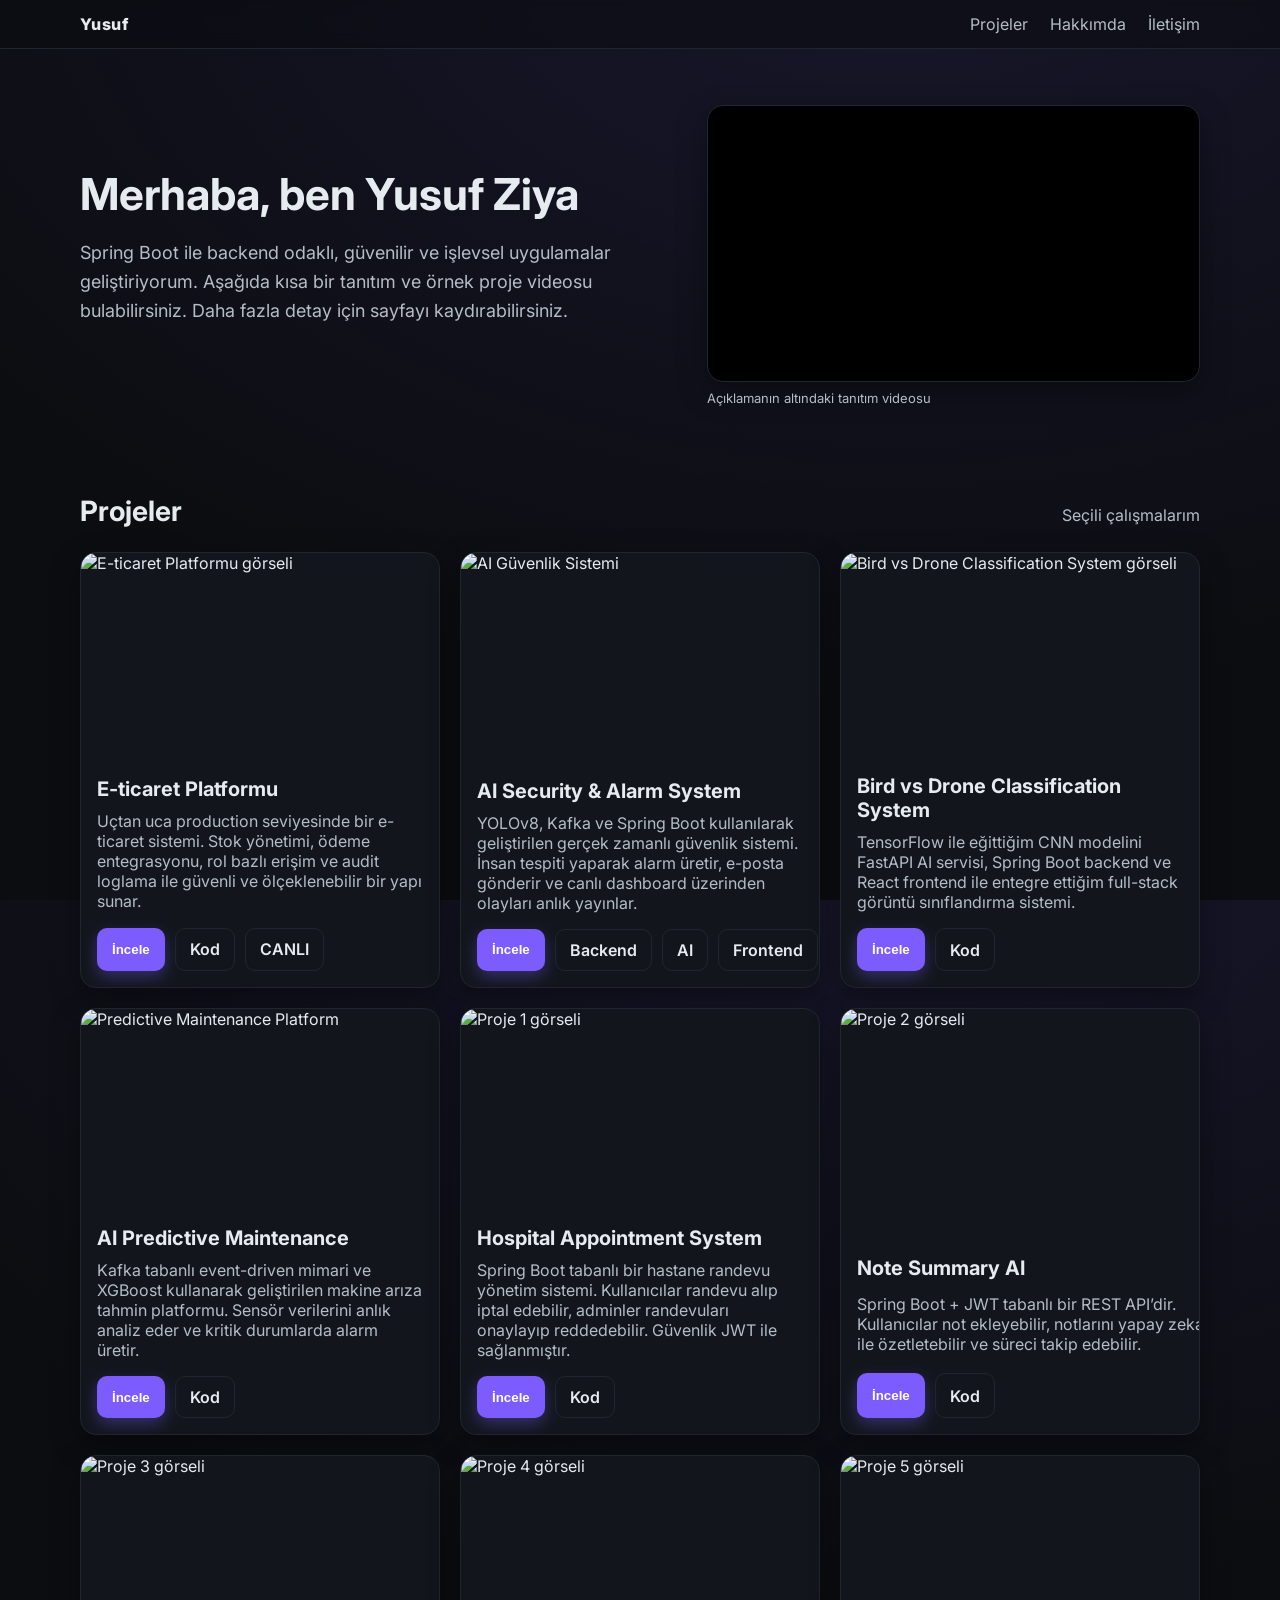
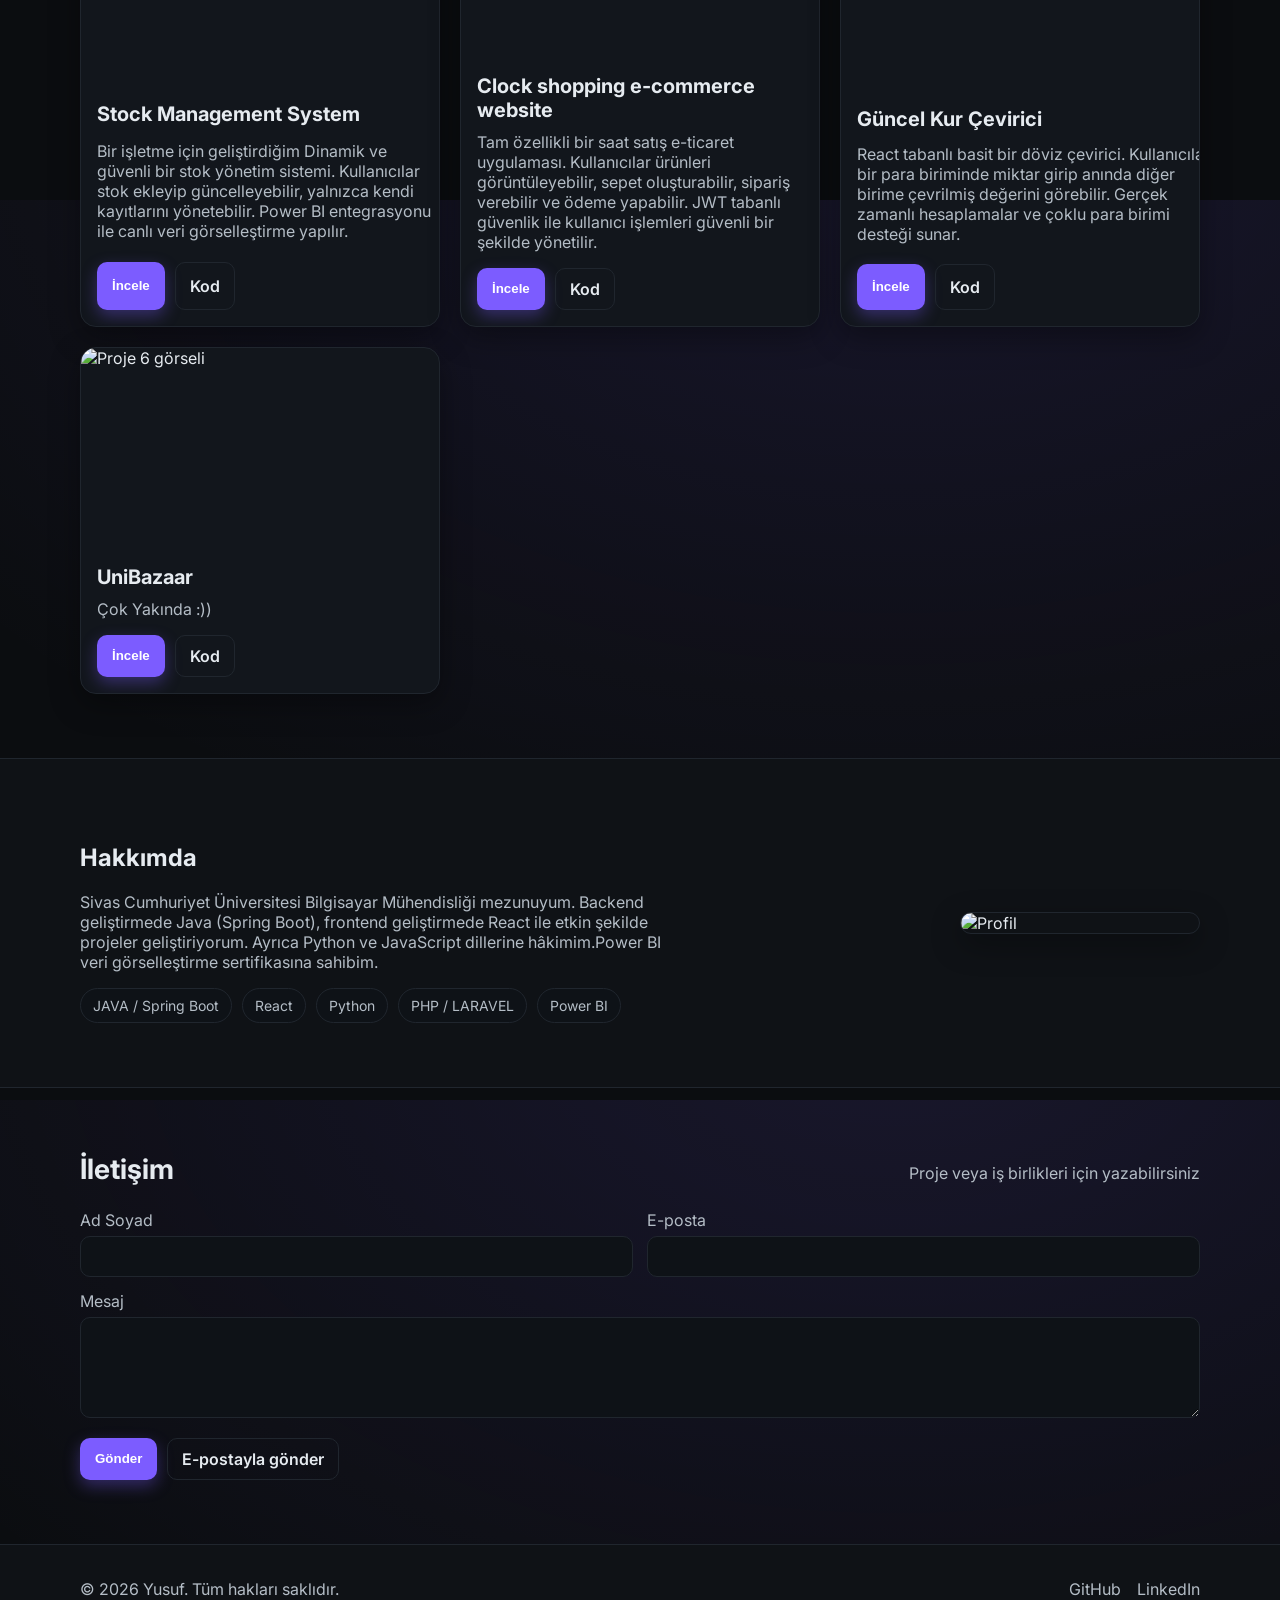
==== commit 2607644e: "Add Predictive Maintenance Platform project details Added details about the Predictive Maintenance P" ====
--- a/index.html
+++ b/index.html
@@ -220,6 +220,44 @@
     </div>
   </div>
 </article>
+
+          <article class="card" data-title="Predictive Maintenance Platform" data-desc="
+Bu proje, makine arızalarını oluşmadan önce tahmin etmek amacıyla geliştirilmiş, mikroservis mimarisi ve yapay zeka destekli bir kestirimci bakım platformudur.
+
+🔹 Proje Mimarisi (Event-Driven)
+- Sensor Service (Spring Boot): Sensör verilerini üretir ve Kafka 'sensor-topic'e gönderir.
+- Prediction Service (Spring Boot): Verileri tüketir, ML servisine danışır ve 'prediction-topic'e sonuçları yazar.
+- ML Service (FastAPI + XGBoost): Gelen sensör verilerini işleyip arıza olasılığını hesaplar.
+- Notification Service (Spring Boot): Kritik durumlarda e-posta alarmı gönderir.
+
+🔹 Öne çıkan özellikler:
+- Kafka tabanlı event-driven haberleşme
+- Mikroservis mimarisi
+- XGBoost sınıflandırma modeli ile arıza tahmini
+- Gerçek zamanlı veri işleme (Real-time processing)
+- Otomatik e-mail alarm sistemi
+
+🔹 Kullanılan Teknolojiler:
+- Java 17, Spring Boot 3, Spring Kafka
+- Python, FastAPI, XGBoost, Scikit-learn
+- Apache Kafka (Message Broker)
+- PostgreSQL
+- Maven
+
+Bu proje sayesinde event-driven mimarileri kurma, ML modellerini API üzerinden servis etme ve mikroservisler arası asenkron iletişimi yönetme konusunda derin tecrübe kazandım.
+" data-yt="" data-poster="">
+  <!-- Buraya kendi fotoğrafını Cloudinary linkinle koyabilirsin -->
+  <img src="BURAYA_FOTOGRAF_LINKINI_KOY" alt="Predictive Maintenance Platform" />
+  
+  <div class="card-body">
+    <h3>AI Predictive Maintenance</h3>
+    <p>Kafka tabanlı event-driven mimari ve XGBoost kullanarak geliştirilen makine arıza tahmin platformu. Sensör verilerini anlık analiz eder ve kritik durumlarda alarm üretir.</p>
+    <div class="card-actions">
+      <button class="btn inspect-btn" type="button">İncele</button>
+      <a class="btn btn-ghost" href="#" target="_blank" rel="noopener">Kod</a>
+    </div>
+  </div>
+</article>
           
           <article class="card" data-title="Proje 1" data-desc="Hospital Appointment System - Backend / Hastane Randevu Sistemi - Backend
 
@@ -319,7 +357,7 @@
           
           Spring Data JPA + PostgreSQL
           
-           Swagger (OpenAPI)" data-yt="https://www.youtube.com/embed/iYjDy3sXEYI" data-poster="assets/poster.jpg">
+           Swagger (OpenAPI)" data-yt="https://www.youtubee.com/embed/iYjDy3sXEYI" data-poster="assets/poster.jpg">
             <img src="https://res.cloudinary.com/diyibvvua/image/upload/v1759657916/[base64].jpg" alt="Proje 2 görseli" />
             <div class="card-body">
               <h3>Note Summary AI</h3>
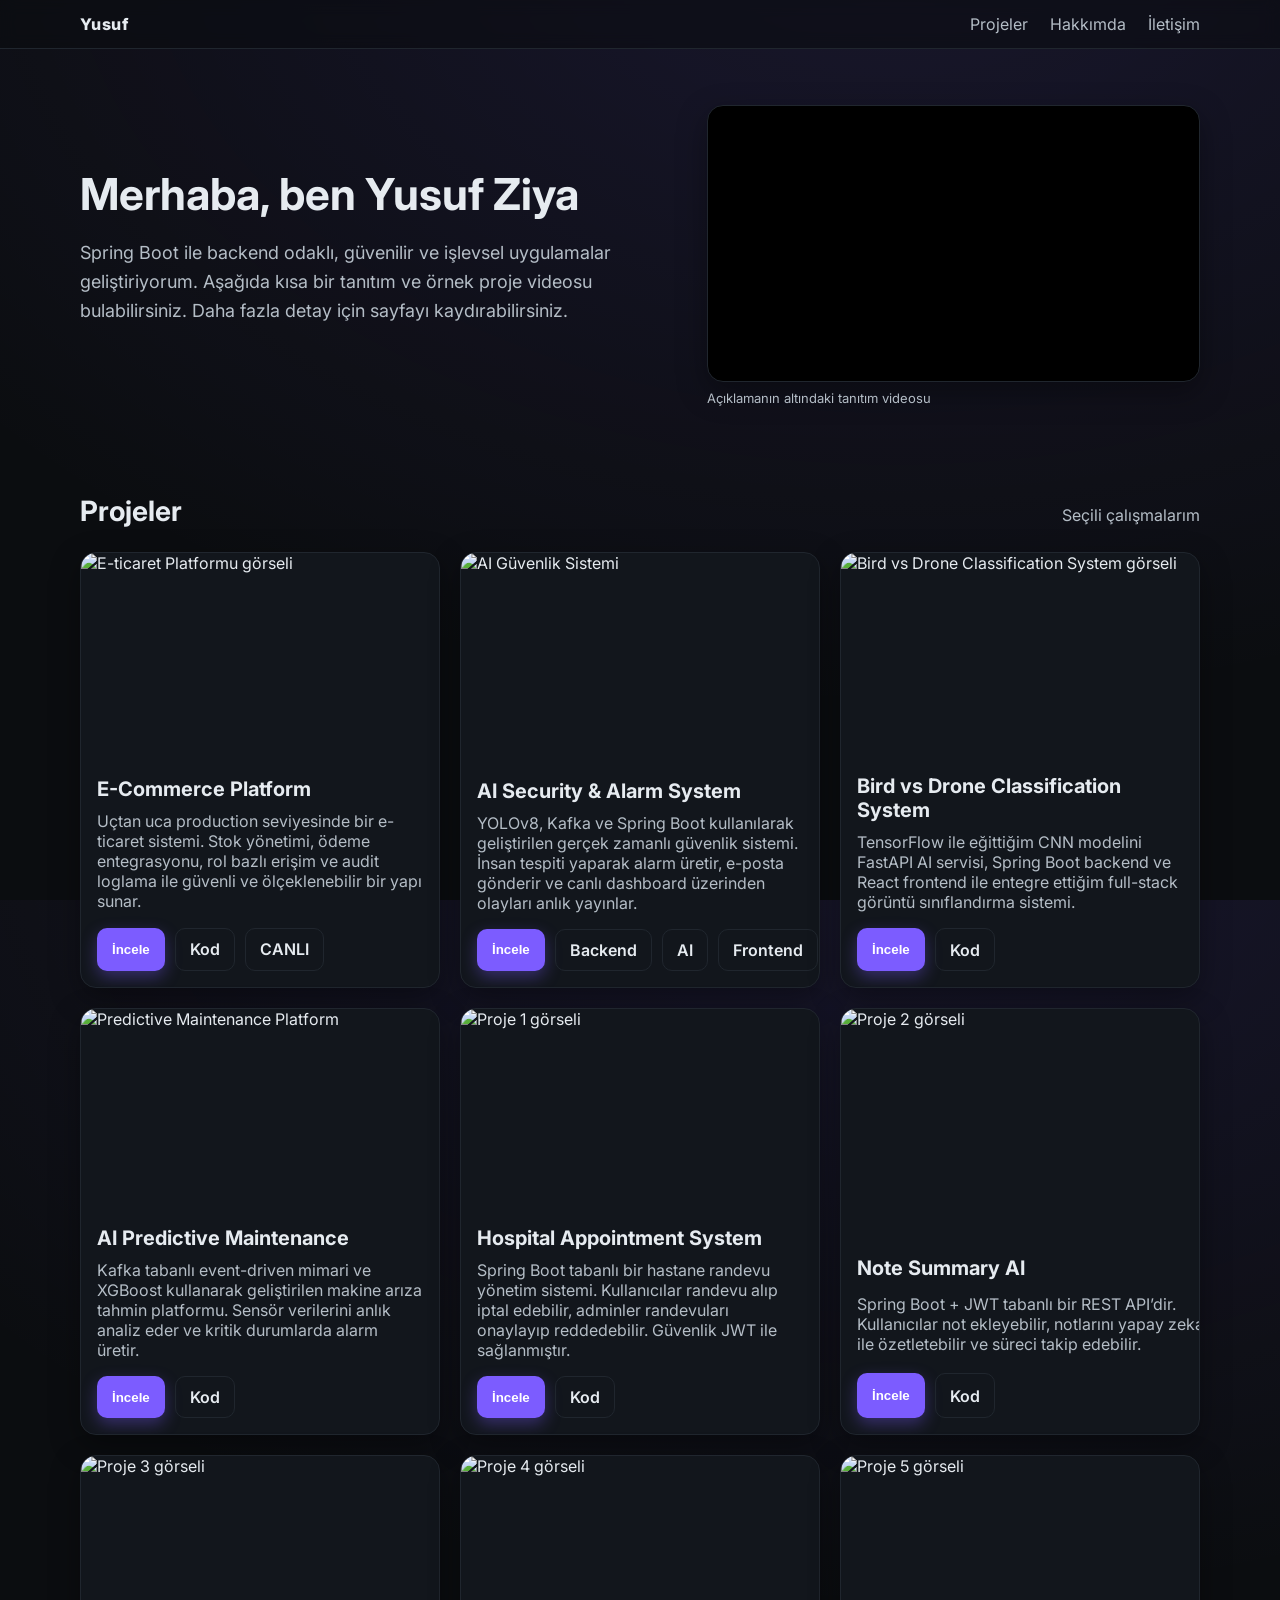
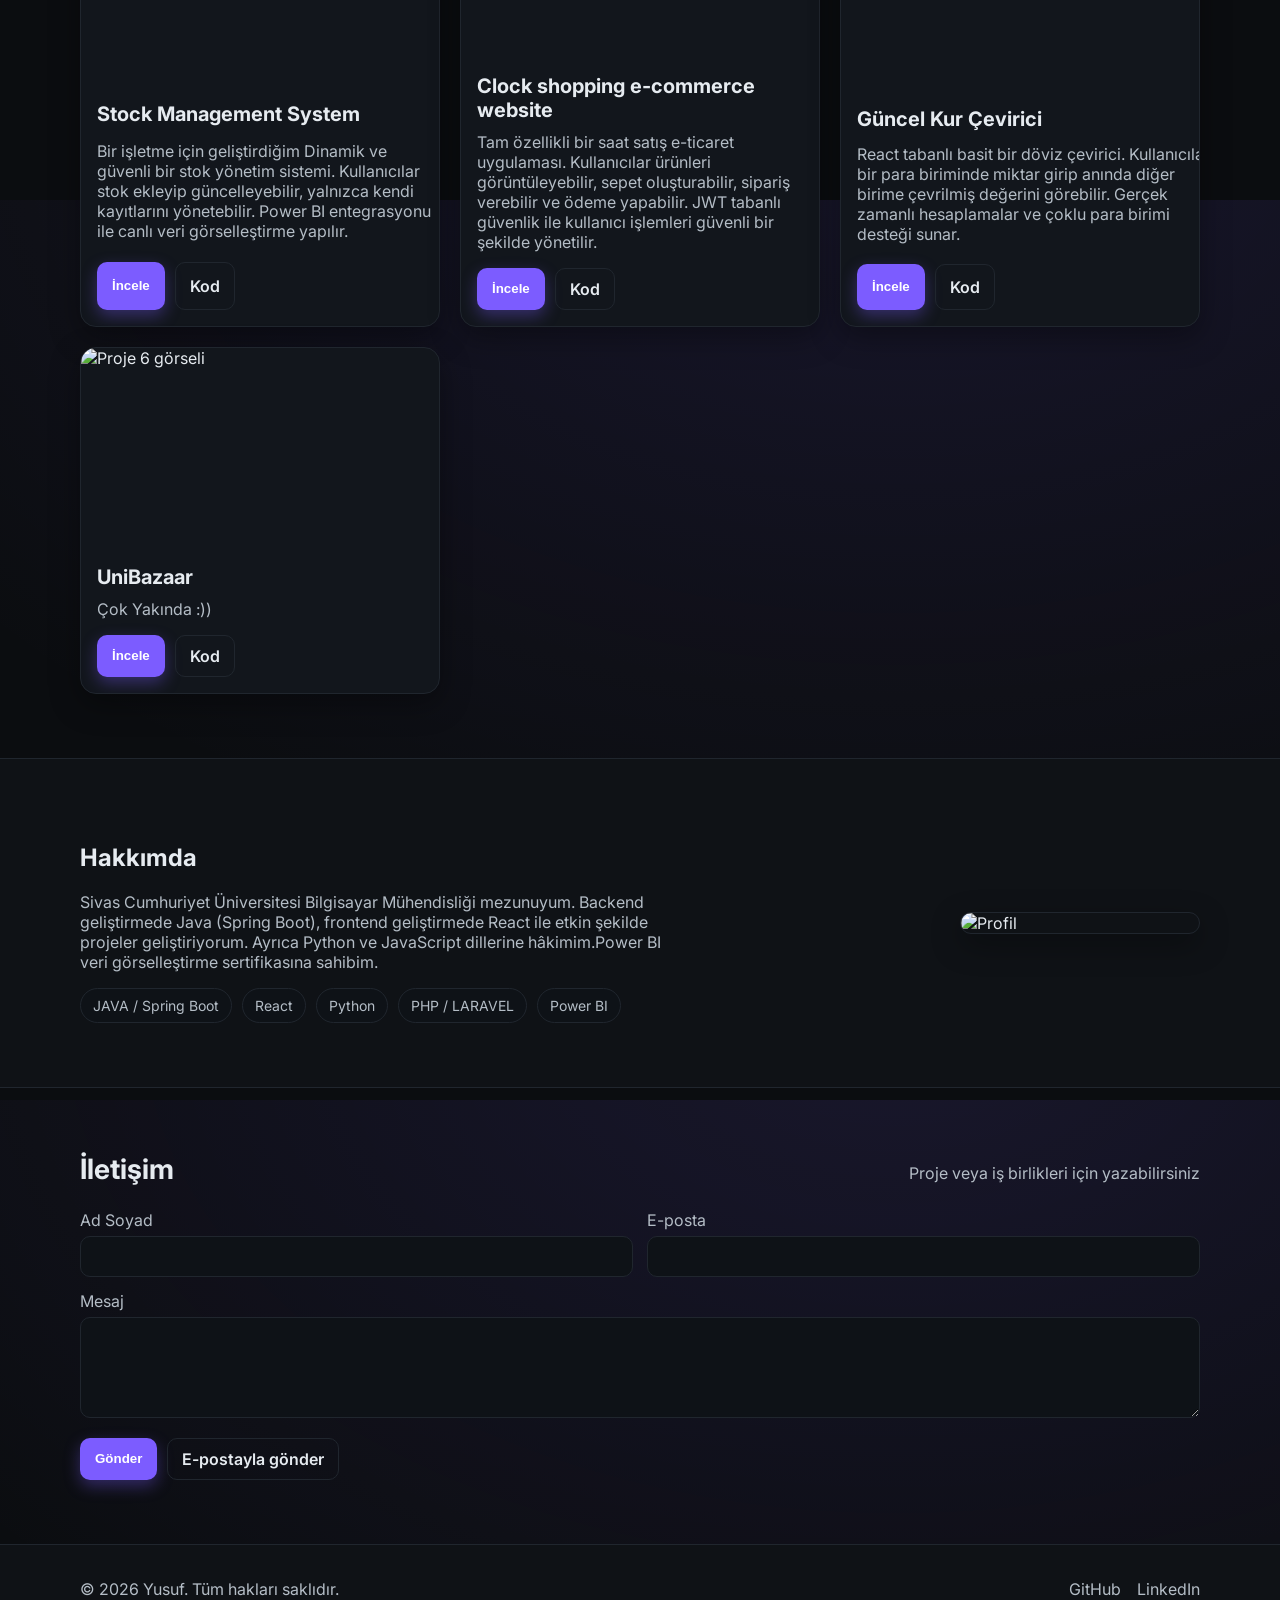
==== commit 80fa00f7: "Change heading from 'E-ticaret' to 'E-Commerce'" ====
--- a/index.html
+++ b/index.html
@@ -76,7 +76,7 @@
 " data-yt="" data-poster="">
   <img src="https://res.cloudinary.com/diyibvvua/image/upload/v1772623025/xx_ahqhd1.png" alt="E-ticaret Platformu görseli" />
   <div class="card-body">
-    <h3>E-ticaret Platformu</h3>
+    <h3>E-Commerce Platform</h3>
     <p>Uçtan uca production seviyesinde bir e-ticaret sistemi. Stok yönetimi, ödeme entegrasyonu, rol bazlı erişim ve audit loglama ile güvenli ve ölçeklenebilir bir yapı sunar.</p>
     <div class="card-actions">
       <button class="btn inspect-btn" type="button">İncele</button>
@@ -246,8 +246,8 @@
 
 Bu proje sayesinde event-driven mimarileri kurma, ML modellerini API üzerinden servis etme ve mikroservisler arası asenkron iletişimi yönetme konusunda derin tecrübe kazandım.
 " data-yt="" data-poster="">
-  <!-- Buraya kendi fotoğrafını Cloudinary linkinle koyabilirsin -->
-  <img src="BURAYA_FOTOGRAF_LINKINI_KOY" alt="Predictive Maintenance Platform" />
+ 
+  <img src="https://res.cloudinary.com/diyibvvua/image/upload/v1787213684/20_A%C4%9Fu_2026_11_14_29_mhdkps.png" alt="Predictive Maintenance Platform" />
   
   <div class="card-body">
     <h3>AI Predictive Maintenance</h3>
